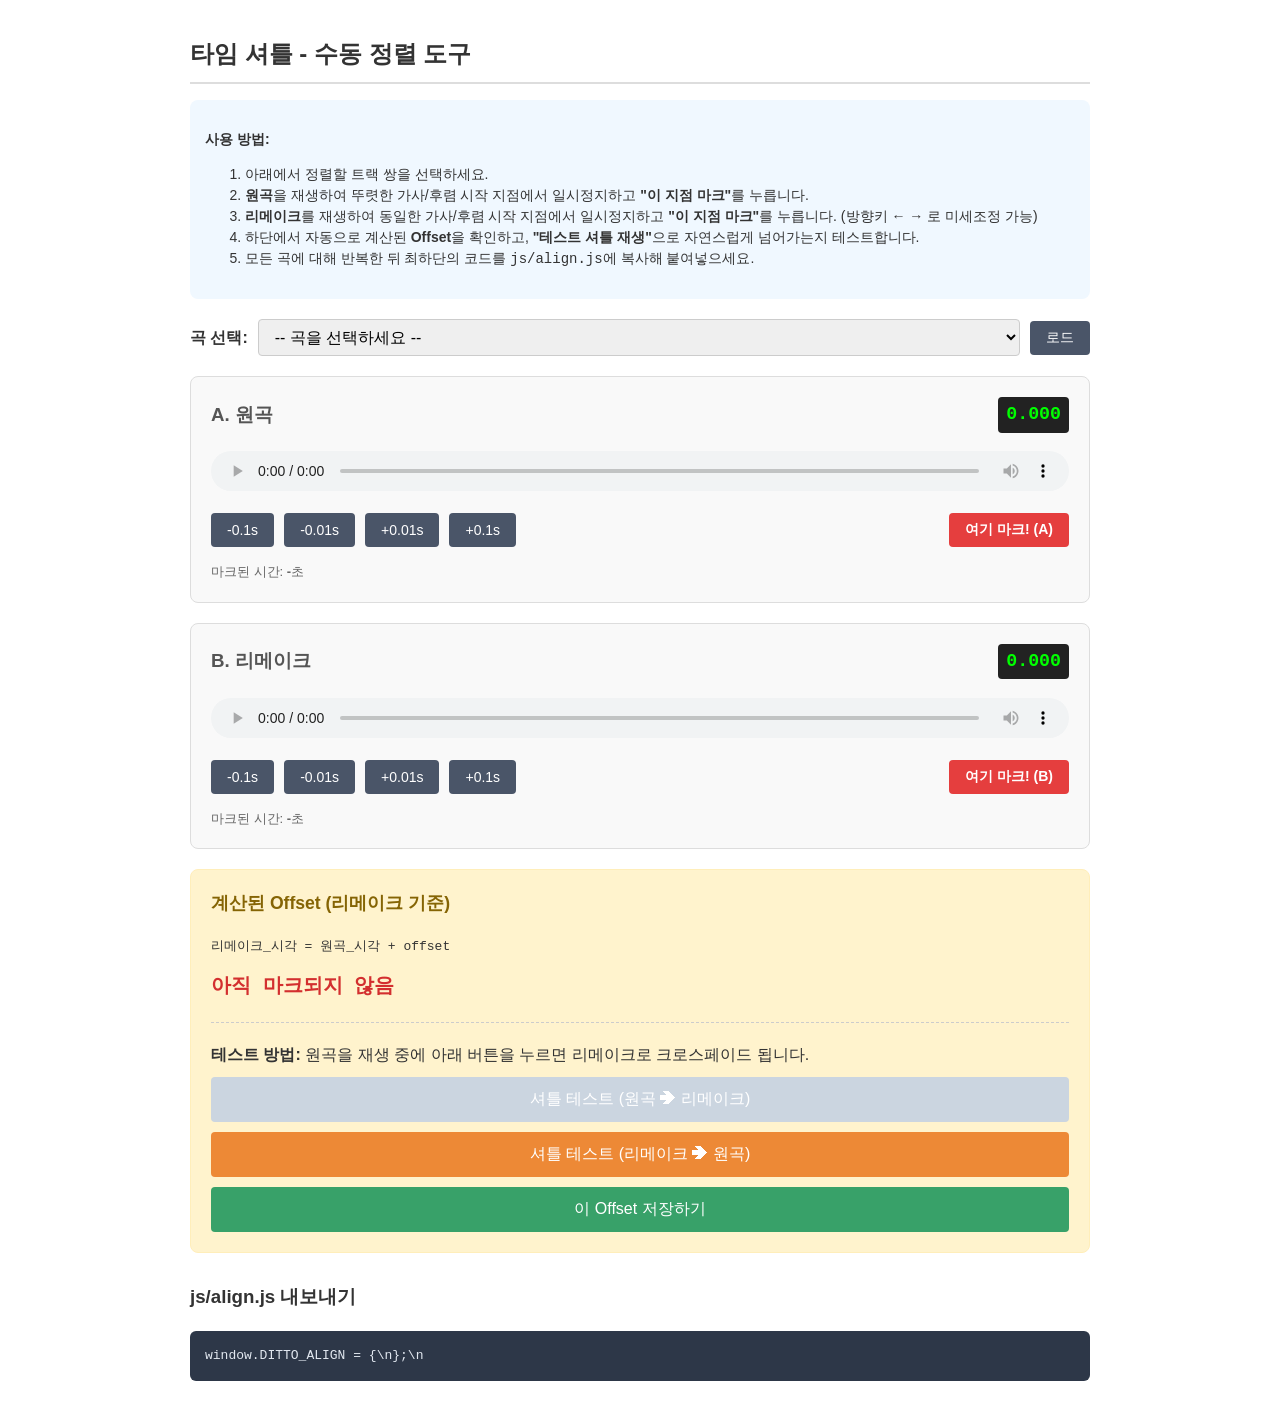
==== tools/manual_align.html @ 9227af28 "feat: add offset estimation script and manual alignment tool for time shuttle" ====
<!DOCTYPE html>
<html lang="ko">
<head>
<meta charset="UTF-8">
<meta name="viewport" content="width=device-width, initial-scale=1.0">
<title>ditto - 수동 오프셋 정렬 도구</title>
<style>
  body { font-family: -apple-system, BlinkMacSystemFont, "Segoe UI", Roboto, sans-serif; padding: 20px; max-width: 900px; margin: 0 auto; line-height: 1.5; color: #333; }
  h1 { font-size: 24px; border-bottom: 2px solid #ddd; padding-bottom: 10px; }
  .instructions { background: #f0f8ff; padding: 15px; border-radius: 8px; margin-bottom: 20px; font-size: 14px; }
  .track-selector { margin-bottom: 20px; display: flex; align-items: center; gap: 10px; }
  select { padding: 8px 12px; font-size: 16px; border-radius: 4px; border: 1px solid #ccc; flex: 1; }
  
  .players { display: flex; flex-direction: column; gap: 20px; margin-bottom: 20px; }
  .player-box { background: #f9f9f9; border: 1px solid #ddd; border-radius: 8px; padding: 20px; }
  .player-box h3 { margin-top: 0; color: #555; display: flex; justify-content: space-between; align-items: center; }
  .time-display { font-family: monospace; font-size: 1.2em; background: #222; color: #0f0; padding: 4px 8px; border-radius: 4px; }
  
  .controls { display: flex; gap: 10px; margin: 15px 0; }
  button { padding: 8px 16px; font-size: 14px; cursor: pointer; border: none; border-radius: 4px; background: #4a5568; color: white; transition: background 0.2s; }
  button:hover { background: #2d3748; }
  button:disabled { background: #cbd5e0; cursor: not-allowed; }
  button.mark-btn { background: #e53e3e; font-weight: bold; }
  button.mark-btn:hover { background: #c53030; }
  
  .slider-container { display: flex; align-items: center; gap: 10px; }
  input[type=range] { flex: 1; }
  
  .result-panel { background: #fff3cd; border: 1px solid #ffeeba; border-radius: 8px; padding: 20px; margin-top: 20px; }
  .result-title { font-weight: bold; font-size: 1.1em; margin-bottom: 10px; color: #856404; }
  .offset-display { font-family: monospace; font-size: 1.5em; font-weight: bold; color: #d32f2f; }
  
  .test-shuttle { margin-top: 20px; padding-top: 20px; border-top: 1px dashed #ccc; display: flex; flex-direction: column; gap: 10px;}
  .test-shuttle-btn { background: #3182ce; font-size: 16px; padding: 12px; width: 100%; }
  .test-shuttle-btn:hover { background: #2b6cb0; }
  
  pre.code-output { background: #2d3748; color: #e2e8f0; padding: 15px; border-radius: 6px; overflow-x: auto; font-size: 13px; margin-top: 20px; }
</style>
</head>
<body>

<h1>타임 셔틀 - 수동 정렬 도구</h1>
<div class="instructions">
  <p><b>사용 방법:</b></p>
  <ol>
    <li>아래에서 정렬할 트랙 쌍을 선택하세요.</li>
    <li><b>원곡</b>을 재생하여 뚜렷한 가사/후렴 시작 지점에서 일시정지하고 <b>"이 지점 마크"</b>를 누릅니다.</li>
    <li><b>리메이크</b>를 재생하여 동일한 가사/후렴 시작 지점에서 일시정지하고 <b>"이 지점 마크"</b>를 누릅니다. (방향키 ← → 로 미세조정 가능)</li>
    <li>하단에서 자동으로 계산된 <b>Offset</b>을 확인하고, <b>"테스트 셔틀 재생"</b>으로 자연스럽게 넘어가는지 테스트합니다.</li>
    <li>모든 곡에 대해 반복한 뒤 최하단의 코드를 <code>js/align.js</code>에 복사해 붙여넣으세요.</li>
  </ol>
</div>

<div class="track-selector">
  <label for="pair-select"><b>곡 선택:</b></label>
  <select id="pair-select">
    <option value="">-- 곡을 선택하세요 --</option>
  </select>
  <button id="btn-load">로드</button>
</div>

<div class="players">
  <div class="player-box" id="box-original">
    <h3>
      <span>A. 원곡 <span id="label-original" style="font-size: 14px; font-weight: normal; color: #666;"></span></span>
      <span class="time-display" id="time-original">00.000</span>
    </h3>
    <audio id="audio-original" preload="auto" controls style="width: 100%; height: 40px;"></audio>
    <div class="controls">
      <button class="step-btn" data-target="original" data-step="-0.1">-0.1s</button>
      <button class="step-btn" data-target="original" data-step="-0.01">-0.01s</button>
      <button class="step-btn" data-target="original" data-step="0.01">+0.01s</button>
      <button class="step-btn" data-target="original" data-step="0.1">+0.1s</button>
      <div style="flex:1"></div>
      <button class="mark-btn" id="mark-original">여기 마크! (A)</button>
    </div>
    <div style="font-size:13px; color:#666;">마크된 시간: <b id="marked-time-original">-</b>초</div>
  </div>

  <div class="player-box" id="box-remake">
    <h3>
      <span>B. 리메이크 <span id="label-remake" style="font-size: 14px; font-weight: normal; color: #666;"></span></span>
      <span class="time-display" id="time-remake">00.000</span>
    </h3>
    <audio id="audio-remake" preload="auto" controls style="width: 100%; height: 40px;"></audio>
    <div class="controls">
      <button class="step-btn" data-target="remake" data-step="-0.1">-0.1s</button>
      <button class="step-btn" data-target="remake" data-step="-0.01">-0.01s</button>
      <button class="step-btn" data-target="remake" data-step="0.01">+0.01s</button>
      <button class="step-btn" data-target="remake" data-step="0.1">+0.1s</button>
      <div style="flex:1"></div>
      <button class="mark-btn" id="mark-remake">여기 마크! (B)</button>
    </div>
    <div style="font-size:13px; color:#666;">마크된 시간: <b id="marked-time-remake">-</b>초</div>
  </div>
</div>

<div class="result-panel">
  <div class="result-title">계산된 Offset (리메이크 기준)</div>
  <p><code>리메이크_시각 = 원곡_시각 + offset</code></p>
  <div class="offset-display" id="offset-result">아직 마크되지 않음</div>
  
  <div class="test-shuttle">
    <div><b>테스트 방법:</b> 원곡을 재생 중에 아래 버튼을 누르면 리메이크로 크로스페이드 됩니다.</div>
    <button id="btn-test-shuttle" class="test-shuttle-btn" disabled>셔틀 테스트 (원곡 ➔ 리메이크)</button>
    <button id="btn-test-shuttle-rev" class="test-shuttle-btn" style="background:#ed8936;" disabled>셔틀 테스트 (리메이크 ➔ 원곡)</button>
    <button id="btn-save-offset" class="test-shuttle-btn" style="background:#38a169;" disabled>이 Offset 저장하기</button>
  </div>
</div>

<h3 style="margin-top: 30px;">js/align.js 내보내기</h3>
<pre class="code-output" id="export-code">window.DITTO_ALIGN = {\n};\n</pre>

<script src="../js/catalog.js"></script>
<script src="../js/data.js"></script>
<script>
  const DOM = {
    select: document.getElementById('pair-select'),
    btnLoad: document.getElementById('btn-load'),
    ao: document.getElementById('audio-original'),
    ar: document.getElementById('audio-remake'),
    to: document.getElementById('time-original'),
    tr: document.getElementById('time-remake'),
    lo: document.getElementById('label-original'),
    lr: document.getElementById('label-remake'),
    mo: document.getElementById('mark-original'),
    mr: document.getElementById('mark-remake'),
    mto: document.getElementById('marked-time-original'),
    mtr: document.getElementById('marked-time-remake'),
    res: document.getElementById('offset-result'),
    btnTest: document.getElementById('btn-test-shuttle'),
    btnTestRev: document.getElementById('btn-test-shuttle-rev'),
    btnSave: document.getElementById('btn-save-offset'),
    export: document.getElementById('export-code'),
    stepBtns: document.querySelectorAll('.step-btn')
  };

  const state = {
    currentId: null,
    markedO: null,
    markedR: null,
    offset: null,
    savedOffsets: {}
  };

  // 초기화: 셀렉트 박스 채우기
  function init() {
    if (!window.DITTO_PAIRS || !window.DITTO_CATALOG) {
      alert("데이터를 불러올 수 없습니다. js/data.js 또는 js/catalog.js를 확인하세요.");
      return;
    }
    
    window.DITTO_PAIRS.forEach(pair => {
      const option = document.createElement('option');
      option.value = pair.id;
      option.textContent = `[${pair.id}] ${pair.title} - ${pair.original.artist} ➔ ${pair.remake.artist}`;
      DOM.select.appendChild(option);
    });
    
    // 기존 DITTO_ALIGN 값이 있다면 불러오기
    if (window.DITTO_ALIGN) {
      Object.assign(state.savedOffsets, window.DITTO_ALIGN);
      updateExport();
    }
  }

  // 트랙 로드
  DOM.btnLoad.addEventListener('click', () => {
    const id = DOM.select.value;
    if (!id) return;
    
    const pair = window.DITTO_PAIRS.find(p => p.id === id);
    const catalog = window.DITTO_CATALOG[id];
    
    if (!catalog || !catalog.original.previewUrl || !catalog.remake.previewUrl) {
      alert("해당 곡의 미리듣기 URL이 catalog.js에 없습니다.");
      return;
    }
    
    state.currentId = id;
    state.markedO = null;
    state.markedR = null;
    state.offset = null;
    
    DOM.lo.textContent = `(${pair.original.artist})`;
    DOM.lr.textContent = `(${pair.remake.artist})`;
    
    DOM.ao.src = catalog.original.previewUrl;
    DOM.ar.src = catalog.remake.previewUrl;
    
    DOM.mto.textContent = "-";
    DOM.mtr.textContent = "-";
    DOM.res.textContent = "아직 마크되지 않음";
    DOM.btnTest.disabled = true;
    DOM.btnTestRev.disabled = true;
    DOM.btnSave.disabled = true;
  });

  // 시간 업데이트 루프
  setInterval(() => {
    DOM.to.textContent = DOM.ao.currentTime.toFixed(3);
    DOM.tr.textContent = DOM.ar.currentTime.toFixed(3);
  }, 50);

  // 미세 조정 버튼
  DOM.stepBtns.forEach(btn => {
    btn.addEventListener('click', () => {
      const target = btn.dataset.target === 'original' ? DOM.ao : DOM.ar;
      const step = parseFloat(btn.dataset.step);
      target.currentTime = Math.max(0, target.currentTime + step);
    });
  });

  // 마크 버튼
  DOM.mo.addEventListener('click', () => {
    state.markedO = DOM.ao.currentTime;
    DOM.mto.textContent = state.markedO.toFixed(3);
    DOM.ao.pause();
    calcOffset();
  });

  DOM.mr.addEventListener('click', () => {
    state.markedR = DOM.ar.currentTime;
    DOM.mtr.textContent = state.markedR.toFixed(3);
    DOM.ar.pause();
    calcOffset();
  });

  function calcOffset() {
    if (state.markedO !== null && state.markedR !== null) {
      state.offset = state.markedR - state.markedO;
      DOM.res.textContent = state.offset.toFixed(3) + " 초";
      DOM.btnTest.disabled = false;
      DOM.btnTestRev.disabled = false;
      DOM.btnSave.disabled = false;
    }
  }

  // 저장 기능
  DOM.btnSave.addEventListener('click', () => {
    if (!state.currentId || state.offset === null) return;
    state.savedOffsets[state.currentId] = {
      offset: parseFloat(state.offset.toFixed(3)),
      confidence: 1
    };
    updateExport();
    alert(`[${state.currentId}] offset 저장 완료!`);
  });

  function updateExport() {
    const lines = Object.entries(state.savedOffsets)
      .map(([id, val]) => `  '${id}': { offset: ${val.offset}, confidence: ${val.confidence} },`)
      .join('\\n');
    DOM.export.textContent = `window.DITTO_ALIGN = {\\n${lines}\\n};\\n`;
  }

  // 셔틀 테스트 기능 (간이 크로스페이드)
  async function testShuttle(fromAudio, toAudio, isToRemake) {
    if (state.offset === null) return;
    
    const fadeMs = 600; // 0.6초 크로스페이드
    
    // 목표 시각 계산
    let targetTime = fromAudio.currentTime;
    if (isToRemake) {
      targetTime += state.offset;
    } else {
      targetTime -= state.offset;
    }
    
    toAudio.currentTime = Math.max(0, targetTime);
    toAudio.volume = 0;
    toAudio.play();
    
    const start = performance.now();
    
    return new Promise(resolve => {
      const step = (now) => {
        const p = Math.min(1, (now - start) / fadeMs);
        const a = p * Math.PI / 2;
        fromAudio.volume = Math.cos(a);
        toAudio.volume = Math.sin(a);
        
        if (p < 1) {
          requestAnimationFrame(step);
        } else {
          fromAudio.pause();
          fromAudio.volume = 1; // 복구
          resolve();
        }
      };
      requestAnimationFrame(step);
    });
  }

  DOM.btnTest.addEventListener('click', () => {
    if (DOM.ao.paused) DOM.ao.play();
    testShuttle(DOM.ao, DOM.ar, true);
  });

  DOM.btnTestRev.addEventListener('click', () => {
    if (DOM.ar.paused) DOM.ar.play();
    testShuttle(DOM.ar, DOM.ao, false);
  });

  init();
</script>
</body>
</html>
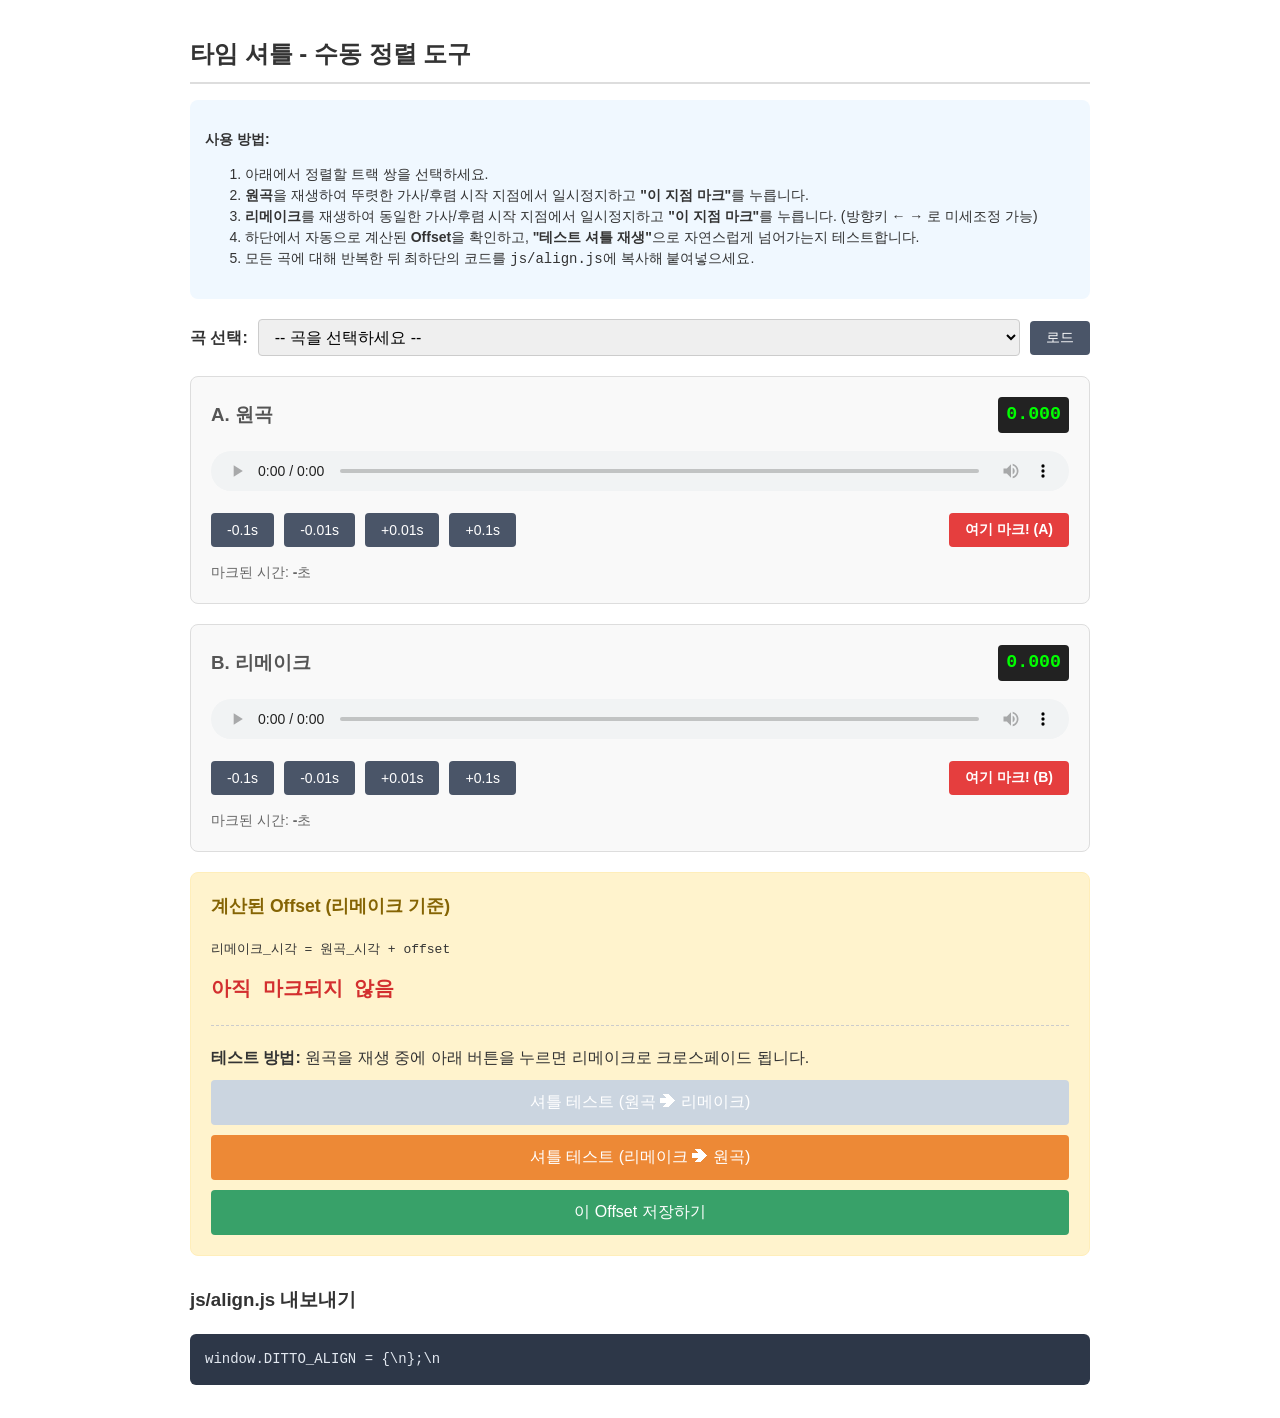
==== commit 9af06cc6: "style: 폰트 크기를 전부 짝수로 통일 (30번) - 5/5.5/6.5/7/9/11/13/15/17/19/21/23px → 짝수 척도로 (53군데)   결과: 6 · 8 · 1" ====
--- a/tools/manual_align.html
+++ b/tools/manual_align.html
@@ -34,7 +34,7 @@
   .test-shuttle-btn { background: #3182ce; font-size: 16px; padding: 12px; width: 100%; }
   .test-shuttle-btn:hover { background: #2b6cb0; }
   
-  pre.code-output { background: #2d3748; color: #e2e8f0; padding: 15px; border-radius: 6px; overflow-x: auto; font-size: 13px; margin-top: 20px; }
+  pre.code-output { background: #2d3748; color: #e2e8f0; padding: 15px; border-radius: 6px; overflow-x: auto; font-size: 14px; margin-top: 20px; }
 </style>
 </head>
 <body>
@@ -74,7 +74,7 @@
       <div style="flex:1"></div>
       <button class="mark-btn" id="mark-original">여기 마크! (A)</button>
     </div>
-    <div style="font-size:13px; color:#666;">마크된 시간: <b id="marked-time-original">-</b>초</div>
+    <div style="font-size: 14px; color:#666;">마크된 시간: <b id="marked-time-original">-</b>초</div>
   </div>
 
   <div class="player-box" id="box-remake">
@@ -91,7 +91,7 @@
       <div style="flex:1"></div>
       <button class="mark-btn" id="mark-remake">여기 마크! (B)</button>
     </div>
-    <div style="font-size:13px; color:#666;">마크된 시간: <b id="marked-time-remake">-</b>초</div>
+    <div style="font-size: 14px; color:#666;">마크된 시간: <b id="marked-time-remake">-</b>초</div>
   </div>
 </div>
 
